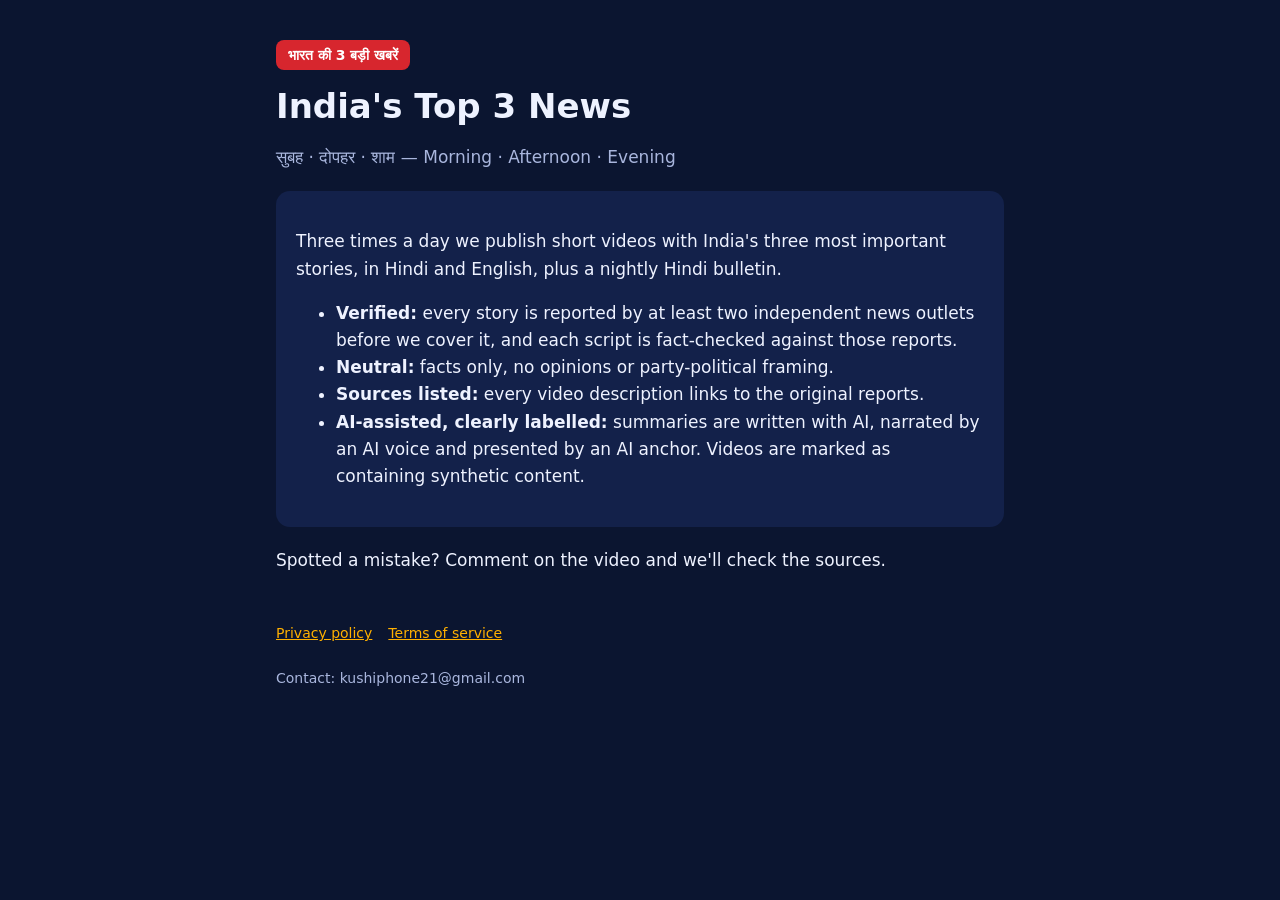
==== index.html @ 74c19980 "Channel website: home, privacy policy, terms Co-Authored-By: Claude Opus 5.5 <noreply@anthropic.com>" ====
<!doctype html><html lang="en"><head><meta charset="utf-8"><meta name="viewport" content="width=device-width,initial-scale=1">
<title>India's Top 3 News</title><meta name="description" content="India's top news, verified against 2+ sources, three times a day in Hindi and English.">
<link rel="stylesheet" href="style.css"></head><body><main>
<span class="tag">भारत की 3 बड़ी खबरें</span>
<h1>India's Top 3 News</h1>
<p class="muted">सुबह · दोपहर · शाम — Morning · Afternoon · Evening</p>
<div class="card">
<p>Three times a day we publish short videos with India's three most important stories, in Hindi and English, plus a nightly Hindi bulletin.</p>
<ul>
<li><strong>Verified:</strong> every story is reported by at least two independent news outlets before we cover it, and each script is fact-checked against those reports.</li>
<li><strong>Neutral:</strong> facts only, no opinions or party-political framing.</li>
<li><strong>Sources listed:</strong> every video description links to the original reports.</li>
<li><strong>AI-assisted, clearly labelled:</strong> summaries are written with AI, narrated by an AI voice and presented by an AI anchor. Videos are marked as containing synthetic content.</li>
</ul></div>
<p>Spotted a mistake? Comment on the video and we'll check the sources.</p>
<footer><a href="privacy.html">Privacy policy</a><a href="terms.html">Terms of service</a><br><br>Contact: kushiphone21@gmail.com</footer>
</main></body></html>
---- style.css ----
:root{--bg:#0b1530;--card:#13214a;--text:#eef2ff;--muted:#a9b6dd;--accent:#ffb000;--red:#d7262e}
*{box-sizing:border-box}body{margin:0;background:var(--bg);color:var(--text);font:17px/1.6 system-ui,-apple-system,"Segoe UI",Roboto,"Noto Sans Devanagari",sans-serif}
main{max-width:760px;margin:0 auto;padding:40px 16px 64px}
.tag{display:inline-block;background:var(--red);color:#fff;font-weight:700;padding:4px 12px;border-radius:8px;font-size:14px}
h1{font-size:34px;line-height:1.2;margin:16px 0 8px}h2{font-size:22px;margin:32px 0 8px;color:var(--accent)}
p,li{color:var(--text)}.muted{color:var(--muted)}a{color:var(--accent)}
.card{background:var(--card);border-radius:14px;padding:20px;margin:20px 0}
footer{margin-top:48px;font-size:14px;color:var(--muted)}footer a{margin-right:16px}
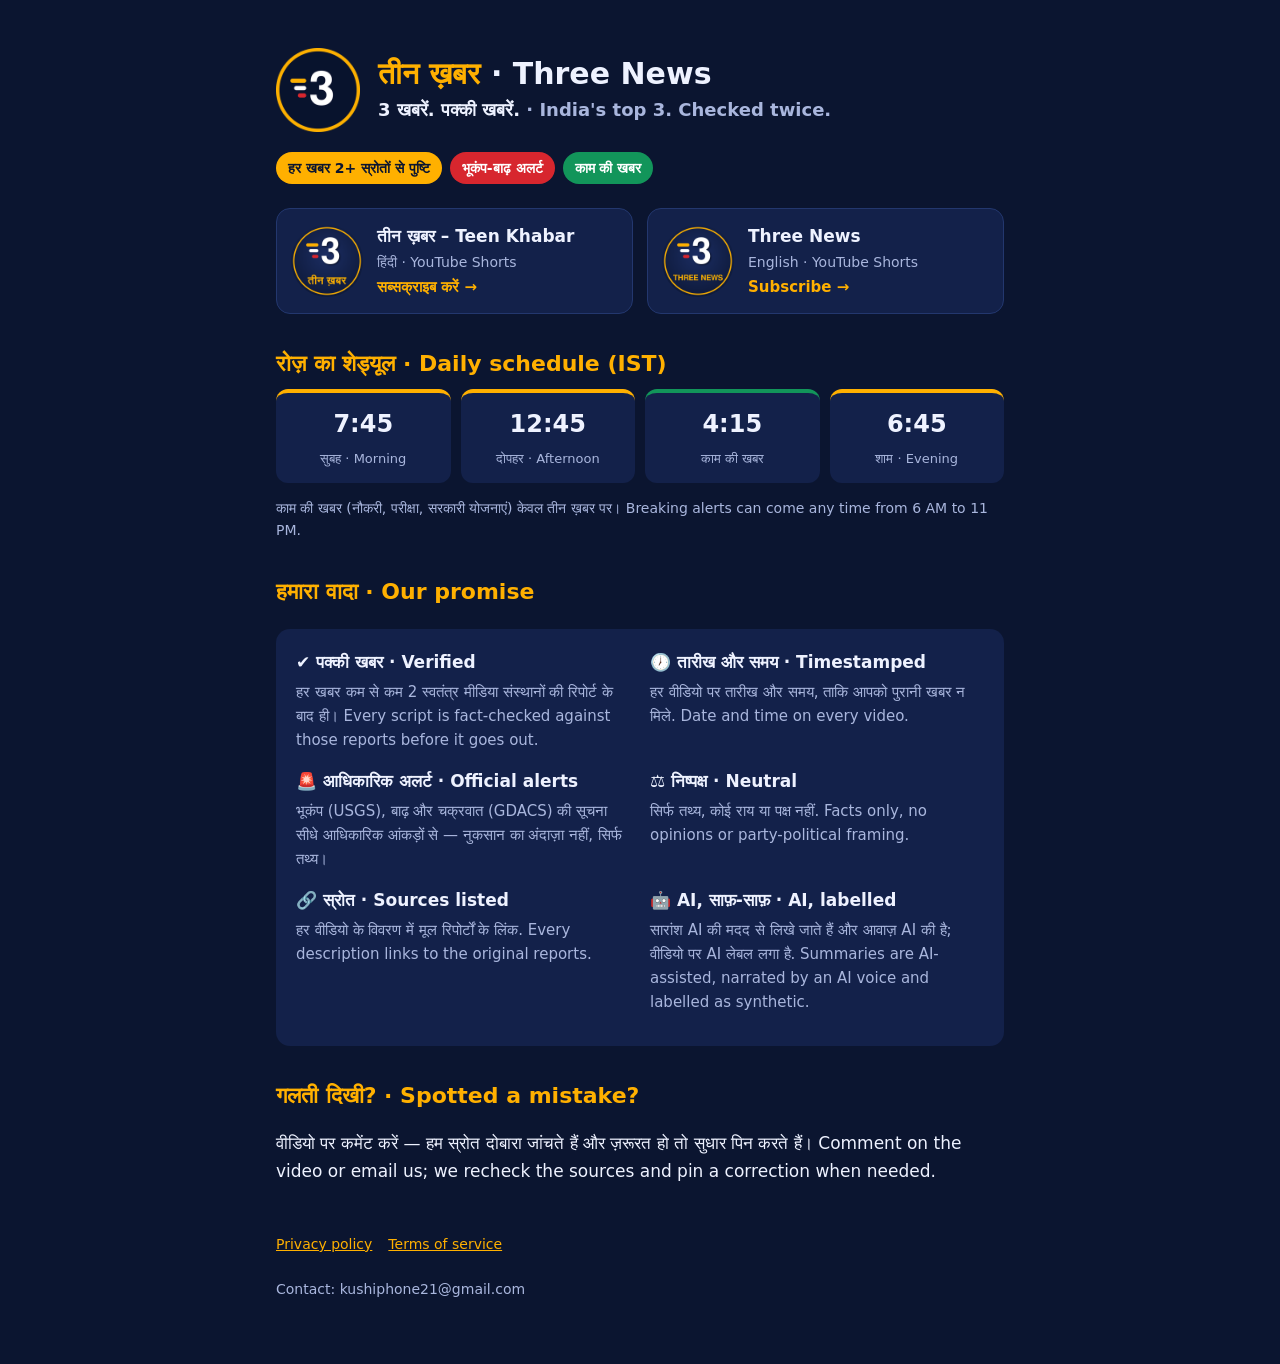
==== commit 5eb67461: "Rebrand site: Teen Khabar · Three News, channels, schedule, promise, alerts; logo, favicon, share im" ====
--- a/index.html
+++ b/index.html
@@ -1,17 +1,52 @@
-<!doctype html><html lang="en"><head><meta charset="utf-8"><meta name="viewport" content="width=device-width,initial-scale=1">
-<title>India's Top 3 News</title><meta name="description" content="India's top news, verified against 2+ sources, three times a day in Hindi and English.">
-<link rel="stylesheet" href="style.css"></head><body><main>
-<span class="tag">भारत की 3 बड़ी खबरें</span>
-<h1>India's Top 3 News</h1>
-<p class="muted">सुबह · दोपहर · शाम — Morning · Afternoon · Evening</p>
-<div class="card">
-<p>Three times a day we publish short videos with India's three most important stories, in Hindi and English, plus a nightly Hindi bulletin.</p>
-<ul>
-<li><strong>Verified:</strong> every story is reported by at least two independent news outlets before we cover it, and each script is fact-checked against those reports.</li>
-<li><strong>Neutral:</strong> facts only, no opinions or party-political framing.</li>
-<li><strong>Sources listed:</strong> every video description links to the original reports.</li>
-<li><strong>AI-assisted, clearly labelled:</strong> summaries are written with AI, narrated by an AI voice and presented by an AI anchor. Videos are marked as containing synthetic content.</li>
-</ul></div>
-<p>Spotted a mistake? Comment on the video and we'll check the sources.</p>
+<!doctype html><html lang="hi"><head><meta charset="utf-8"><meta name="viewport" content="width=device-width,initial-scale=1">
+<title>तीन ख़बर · Three News — India's top 3 news, verified</title>
+<meta name="description" content="भारत की 3 सबसे बड़ी खबरें, एक मिनट से कम में — हर खबर 2+ स्रोतों से पुष्टि के बाद। India's top 3 stories in under a minute, in Hindi and English.">
+<meta property="og:title" content="तीन ख़बर · Three News"><meta property="og:description" content="3 खबरें. पक्की खबरें. · India's top 3. Checked twice.">
+<meta property="og:image" content="https://kushiphone21-stack.github.io/img/og.png"><meta name="theme-color" content="#0b1530">
+<link rel="icon" href="favicon.png"><link rel="stylesheet" href="style.css"></head><body><main>
+
+<header class="hero">
+  <img class="mark" src="img/mark.png" alt="" width="96" height="96">
+  <div>
+    <h1><span class="amber">तीन ख़बर</span> · Three News</h1>
+    <p class="tagline">3 खबरें. पक्की खबरें. <span class="muted">· India's top 3. Checked twice.</span></p>
+  </div>
+</header>
+
+<div class="pills"><span class="pill amber-bg">हर खबर 2+ स्रोतों से पुष्टि</span><span class="pill red-bg">भूकंप-बाढ़ अलर्ट</span><span class="pill green-bg">काम की खबर</span></div>
+
+<section class="channels">
+  <a class="channel" href="https://www.youtube.com/channel/UCTXgDqoh0tWO9N14hvLjaSw?sub_confirmation=1">
+    <img src="img/teen-khabar.png" alt="तीन ख़बर logo" width="96" height="96">
+    <div><strong>तीन ख़बर – Teen Khabar</strong><span class="muted">हिंदी · YouTube Shorts</span><span class="cta">सब्सक्राइब करें →</span></div>
+  </a>
+  <a class="channel" href="https://www.youtube.com/channel/UCe7V9ngnP8prtD0ChxnkqfQ?sub_confirmation=1">
+    <img src="img/three-news.png" alt="Three News logo" width="96" height="96">
+    <div><strong>Three News</strong><span class="muted">English · YouTube Shorts</span><span class="cta">Subscribe →</span></div>
+  </a>
+</section>
+
+<h2>रोज़ का शेड्यूल · Daily schedule (IST)</h2>
+<div class="schedule">
+  <div><b>7:45</b><span>सुबह · Morning</span></div>
+  <div><b>12:45</b><span>दोपहर · Afternoon</span></div>
+  <div class="green"><b>4:15</b><span>काम की खबर</span></div>
+  <div><b>6:45</b><span>शाम · Evening</span></div>
+</div>
+<p class="muted small">काम की खबर (नौकरी, परीक्षा, सरकारी योजनाएं) केवल तीन ख़बर पर। Breaking alerts can come any time from 6 AM to 11 PM.</p>
+
+<h2>हमारा वादा · Our promise</h2>
+<div class="card promise">
+  <div><b>✔ पक्की खबर · Verified</b><p>हर खबर कम से कम 2 स्वतंत्र मीडिया संस्थानों की रिपोर्ट के बाद ही। Every script is fact-checked against those reports before it goes out.</p></div>
+  <div><b>🕖 तारीख और समय · Timestamped</b><p>हर वीडियो पर तारीख और समय, ताकि आपको पुरानी खबर न मिले. Date and time on every video.</p></div>
+  <div><b>🚨 आधिकारिक अलर्ट · Official alerts</b><p>भूकंप (USGS), बाढ़ और चक्रवात (GDACS) की सूचना सीधे आधिकारिक आंकड़ों से — नुकसान का अंदाज़ा नहीं, सिर्फ तथ्य।</p></div>
+  <div><b>⚖️ निष्पक्ष · Neutral</b><p>सिर्फ तथ्य, कोई राय या पक्ष नहीं. Facts only, no opinions or party-political framing.</p></div>
+  <div><b>🔗 स्रोत · Sources listed</b><p>हर वीडियो के विवरण में मूल रिपोर्टों के लिंक. Every description links to the original reports.</p></div>
+  <div><b>🤖 AI, साफ़-साफ़ · AI, labelled</b><p>सारांश AI की मदद से लिखे जाते हैं और आवाज़ AI की है; वीडियो पर AI लेबल लगा है. Summaries are AI-assisted, narrated by an AI voice and labelled as synthetic.</p></div>
+</div>
+
+<h2>गलती दिखी? · Spotted a mistake?</h2>
+<p>वीडियो पर कमेंट करें — हम स्रोत दोबारा जांचते हैं और ज़रूरत हो तो सुधार पिन करते हैं। Comment on the video or email us; we recheck the sources and pin a correction when needed.</p>
+
 <footer><a href="privacy.html">Privacy policy</a><a href="terms.html">Terms of service</a><br><br>Contact: kushiphone21@gmail.com</footer>
 </main></body></html>
--- a/style.css
+++ b/style.css
@@ -6,3 +6,20 @@
 p,li{color:var(--text)}.muted{color:var(--muted)}a{color:var(--accent)}
 .card{background:var(--card);border-radius:14px;padding:20px;margin:20px 0}
 footer{margin-top:48px;font-size:14px;color:var(--muted)}footer a{margin-right:16px}
+/* brand v2 */
+:root{--green:#12955a}
+.amber{color:var(--accent)}.small{font-size:14px}
+.hero{display:flex;gap:18px;align-items:center;margin-top:8px}.hero .mark{width:84px;height:84px;flex:none}
+.hero h1{margin:0;font-size:30px}.tagline{margin:4px 0 0;font-weight:700;font-size:18px}
+.pills{display:flex;flex-wrap:wrap;gap:8px;margin:20px 0 8px}
+.pill{font-weight:700;font-size:14px;padding:5px 12px;border-radius:999px;color:#fff}
+.amber-bg{background:var(--accent);color:var(--bg)}.red-bg{background:var(--red)}.green-bg{background:var(--green)}
+.channels{display:grid;grid-template-columns:repeat(auto-fit,minmax(260px,1fr));gap:14px;margin:24px 0}
+.channel{display:flex;gap:14px;align-items:center;background:var(--card);border-radius:14px;padding:14px;text-decoration:none;color:var(--text);border:1px solid #23376e}
+.channel:hover{border-color:var(--accent)}.channel img{width:72px;height:72px;border-radius:50%;flex:none}
+.channel div{display:flex;flex-direction:column}.channel .muted{font-size:14px}.cta{color:var(--accent);font-weight:700;font-size:15px;margin-top:2px}
+.schedule{display:grid;grid-template-columns:repeat(4,1fr);gap:10px}
+.schedule div{background:var(--card);border-radius:12px;padding:12px;text-align:center;border-top:4px solid var(--accent)}
+.schedule div.green{border-top-color:var(--green)}.schedule b{display:block;font-size:24px}.schedule span{font-size:13px;color:var(--muted)}
+.promise{display:grid;grid-template-columns:repeat(auto-fit,minmax(220px,1fr));gap:4px 20px}.promise p{margin:4px 0 12px;font-size:15px;color:var(--muted)}
+@media (max-width:480px){.schedule{grid-template-columns:repeat(2,1fr)}.hero h1{font-size:24px}.hero .mark{width:64px;height:64px}}
